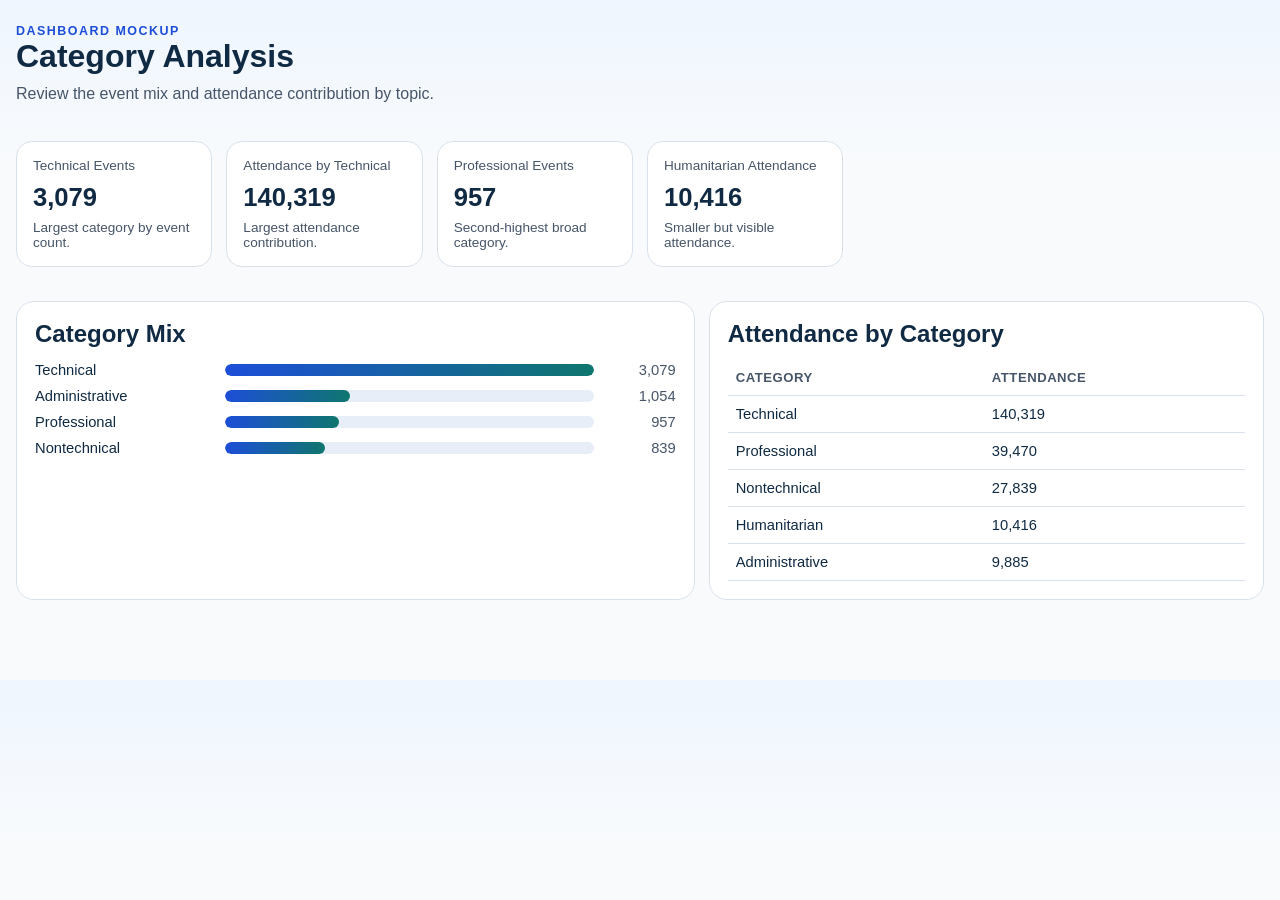
==== mockups/pages/category-analysis.html @ a6badeef "Add dashboard mockups" ====
<!doctype html><html lang="en"><head><meta charset="utf-8"><meta name="viewport" content="width=device-width, initial-scale=1"><title>Category Analysis</title><link rel="stylesheet" href="../styles.css"></head><body class="page" data-page="category-analysis.html"><main class="shell"><div class="page-header"><div><p class="eyebrow">Dashboard Mockup</p><h1>Category Analysis</h1><p class="lede">Review the event mix and attendance contribution by topic.</p></div><nav class="toolbar" data-nav></nav></div><section class="metrics"><div class="metric"><div class="label">Technical Events</div><div class="value">3,079</div><div class="meta">Largest category by event count.</div></div><div class="metric"><div class="label">Attendance by Technical</div><div class="value">140,319</div><div class="meta">Largest attendance contribution.</div></div><div class="metric"><div class="label">Professional Events</div><div class="value">957</div><div class="meta">Second-highest broad category.</div></div><div class="metric"><div class="label">Humanitarian Attendance</div><div class="value">10,416</div><div class="meta">Smaller but visible attendance.</div></div></section><section class="layout"><article class="panel"><h2>Category Mix</h2><div class="bars"><div class="bar"><span>Technical</span><div class="track"><div class="fill" style="width: 100%"></div></div><span>3,079</span></div><div class="bar"><span>Administrative</span><div class="track"><div class="fill" style="width: 34%"></div></div><span>1,054</span></div><div class="bar"><span>Professional</span><div class="track"><div class="fill" style="width: 31%"></div></div><span>957</span></div><div class="bar"><span>Nontechnical</span><div class="track"><div class="fill" style="width: 27%"></div></div><span>839</span></div></div></article><article class="panel"><h2>Attendance by Category</h2><table><thead><tr><th>Category</th><th>Attendance</th></tr></thead><tbody><tr><td>Technical</td><td>140,319</td></tr><tr><td>Professional</td><td>39,470</td></tr><tr><td>Nontechnical</td><td>27,839</td></tr><tr><td>Humanitarian</td><td>10,416</td></tr><tr><td>Administrative</td><td>9,885</td></tr></tbody></table></article></section></main><script src="../app.js"></script><script>MockupApp.renderPage(document.querySelector('[data-nav]').innerHTML);</script></body></html>
---- mockups/styles.css ----
:root {
  --navy: #102a43;
  --blue: #1d4ed8;
  --teal: #0f766e;
  --gold: #d97706;
  --red: #b91c1c;
  --slate: #475569;
  --mist: #f8fafc;
  --panel: #ffffff;
  --border: #d9e2ec;
}

* { box-sizing: border-box; }
body {
  margin: 0;
  font-family: "Segoe UI", Arial, sans-serif;
  background: linear-gradient(180deg, #eff6ff 0%, var(--mist) 24%, var(--mist) 100%);
  color: var(--navy);
}
a { color: inherit; text-decoration: none; }
.topbar, .shell { width: min(1280px, calc(100% - 32px)); margin: 0 auto; }
.topbar { display: grid; gap: 20px; padding: 32px 0 18px; }
.eyebrow { text-transform: uppercase; letter-spacing: .12em; color: var(--blue); font-size: .78rem; font-weight: 700; }
h1, h2, h3, p { margin: 0; }
.lede { color: var(--slate); margin-top: 10px; }
.nav { display: flex; flex-wrap: wrap; gap: 10px; }
.nav a, .page-card {
  border: 1px solid var(--border);
  background: rgba(255,255,255,.92);
  border-radius: 16px;
}
.nav a { padding: 10px 14px; font-size: .94rem; }
.shell { padding: 0 0 40px; display: grid; gap: 20px; }
.card { box-shadow: 0 16px 40px rgba(16, 42, 67, .08); }
.hero { display: grid; grid-template-columns: 1.5fr 1fr; gap: 20px; padding: 24px; }
.stats-grid, .grid { display: grid; gap: 14px; }
.stats-grid { grid-template-columns: repeat(2, minmax(0, 1fr)); }
.stat { background: #f8fbff; border: 1px solid var(--border); border-radius: 14px; padding: 14px; }
.stat span { display: block; color: var(--slate); font-size: .9rem; }
.stat strong { display: block; margin-top: 8px; font-size: 1.5rem; color: var(--navy); }
.grid { grid-template-columns: repeat(4, minmax(0, 1fr)); }
.page-card { padding: 18px; min-height: 128px; display: grid; align-content: start; gap: 8px; }
.page-card p { color: var(--slate); line-height: 1.5; }
.page { padding: 24px 0 40px; }
.page-header { display: flex; justify-content: space-between; gap: 16px; align-items: end; margin-bottom: 18px; }
.toolbar { display: flex; flex-wrap: wrap; gap: 10px; }
.chip {
  border: 1px solid var(--border); background: white; border-radius: 999px; padding: 8px 12px; font-size: .9rem;
}
.metrics { display: grid; grid-template-columns: repeat(6, 1fr); gap: 14px; margin-bottom: 14px; }
.metric { background: white; border: 1px solid var(--border); border-radius: 16px; padding: 16px; }
.metric .label { color: var(--slate); font-size: .85rem; }
.metric .value { font-size: 1.6rem; font-weight: 700; margin-top: 10px; }
.metric .meta { color: var(--slate); margin-top: 8px; font-size: .85rem; }
.layout { display: grid; grid-template-columns: 1.1fr .9fr; gap: 14px; }
.panel { background: white; border: 1px solid var(--border); border-radius: 18px; padding: 18px; min-height: 280px; }
.panel h2, .panel h3 { margin-bottom: 12px; }
.bars { display: grid; gap: 10px; margin-top: 14px; }
.bar { display: grid; grid-template-columns: 180px 1fr 72px; gap: 10px; align-items: center; font-size: .92rem; }
.bar span:last-child { text-align: right; color: var(--slate); }
.track { height: 12px; background: #e8eef7; border-radius: 999px; overflow: hidden; }
.fill { height: 100%; border-radius: 999px; background: linear-gradient(90deg, var(--blue), var(--teal)); }
table { width: 100%; border-collapse: collapse; font-size: .92rem; }
th, td { text-align: left; padding: 10px 8px; border-bottom: 1px solid var(--border); vertical-align: top; }
th { color: var(--slate); font-size: .82rem; text-transform: uppercase; letter-spacing: .04em; }
.footer-note { color: var(--slate); font-size: .9rem; margin-top: 10px; }
@media (max-width: 1100px) {
  .hero, .layout, .metrics, .grid { grid-template-columns: 1fr 1fr; }
  .metrics { grid-template-columns: repeat(3, 1fr); }
}
@media (max-width: 720px) {
  .hero, .layout, .metrics, .grid { grid-template-columns: 1fr; }
  .bar { grid-template-columns: 1fr; }
}
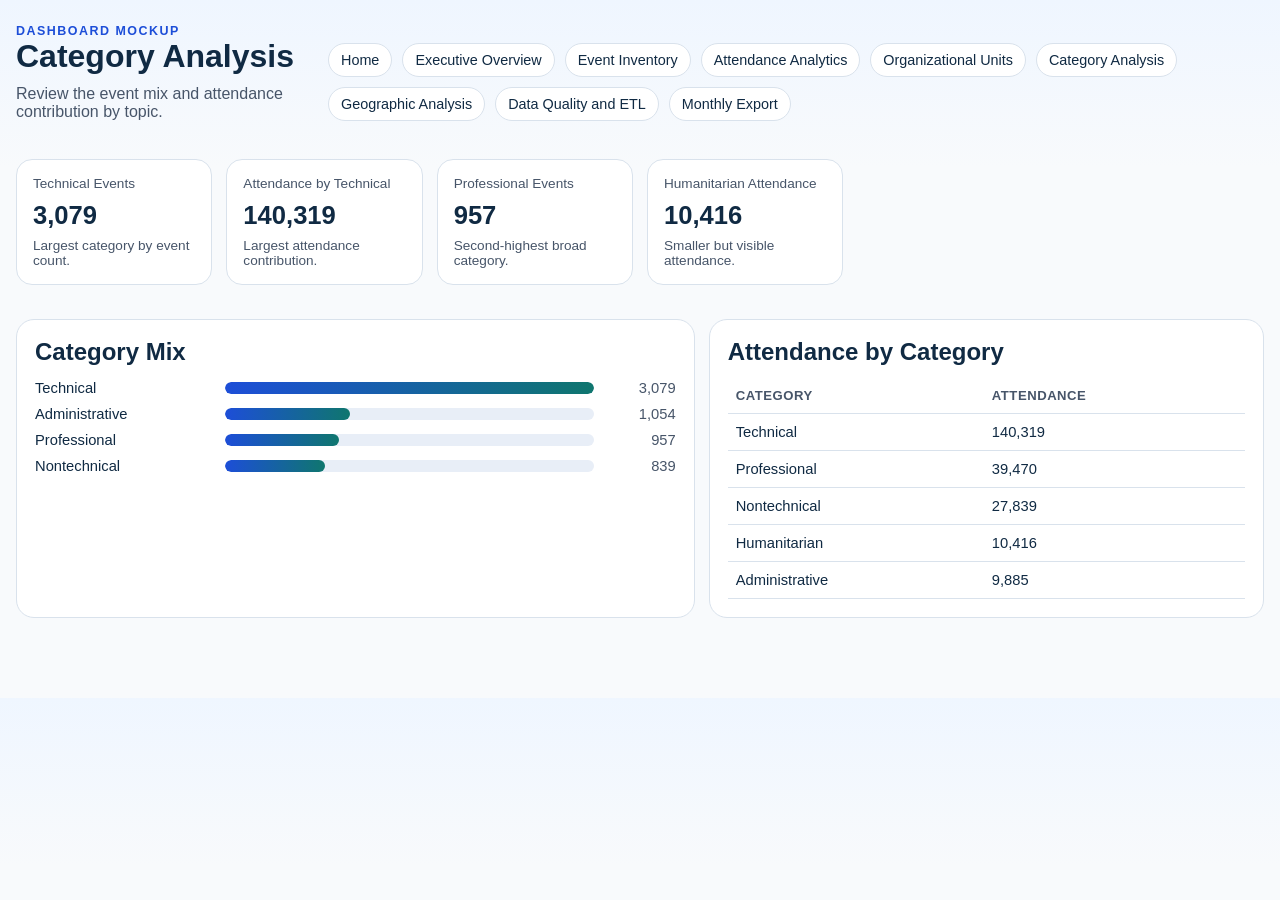
==== commit 01b810cd: "Finalize dashboard mockup review" ====
--- a/mockups/pages/category-analysis.html
+++ b/mockups/pages/category-analysis.html
@@ -1 +1 @@
-<!doctype html><html lang="en"><head><meta charset="utf-8"><meta name="viewport" content="width=device-width, initial-scale=1"><title>Category Analysis</title><link rel="stylesheet" href="../styles.css"></head><body class="page" data-page="category-analysis.html"><main class="shell"><div class="page-header"><div><p class="eyebrow">Dashboard Mockup</p><h1>Category Analysis</h1><p class="lede">Review the event mix and attendance contribution by topic.</p></div><nav class="toolbar" data-nav></nav></div><section class="metrics"><div class="metric"><div class="label">Technical Events</div><div class="value">3,079</div><div class="meta">Largest category by event count.</div></div><div class="metric"><div class="label">Attendance by Technical</div><div class="value">140,319</div><div class="meta">Largest attendance contribution.</div></div><div class="metric"><div class="label">Professional Events</div><div class="value">957</div><div class="meta">Second-highest broad category.</div></div><div class="metric"><div class="label">Humanitarian Attendance</div><div class="value">10,416</div><div class="meta">Smaller but visible attendance.</div></div></section><section class="layout"><article class="panel"><h2>Category Mix</h2><div class="bars"><div class="bar"><span>Technical</span><div class="track"><div class="fill" style="width: 100%"></div></div><span>3,079</span></div><div class="bar"><span>Administrative</span><div class="track"><div class="fill" style="width: 34%"></div></div><span>1,054</span></div><div class="bar"><span>Professional</span><div class="track"><div class="fill" style="width: 31%"></div></div><span>957</span></div><div class="bar"><span>Nontechnical</span><div class="track"><div class="fill" style="width: 27%"></div></div><span>839</span></div></div></article><article class="panel"><h2>Attendance by Category</h2><table><thead><tr><th>Category</th><th>Attendance</th></tr></thead><tbody><tr><td>Technical</td><td>140,319</td></tr><tr><td>Professional</td><td>39,470</td></tr><tr><td>Nontechnical</td><td>27,839</td></tr><tr><td>Humanitarian</td><td>10,416</td></tr><tr><td>Administrative</td><td>9,885</td></tr></tbody></table></article></section></main><script src="../app.js"></script><script>MockupApp.renderPage(document.querySelector('[data-nav]').innerHTML);</script></body></html>
+<!doctype html><html lang="en"><head><meta charset="utf-8"><meta name="viewport" content="width=device-width, initial-scale=1"><title>Category Analysis</title><link rel="stylesheet" href="../styles.css"></head><body class="page" data-page="category-analysis.html"><main class="shell"><div class="page-header"><div><p class="eyebrow">Dashboard Mockup</p><h1>Category Analysis</h1><p class="lede">Review the event mix and attendance contribution by topic.</p></div><nav class="toolbar" data-nav></nav></div><section class="metrics"><div class="metric"><div class="label">Technical Events</div><div class="value">3,079</div><div class="meta">Largest category by event count.</div></div><div class="metric"><div class="label">Attendance by Technical</div><div class="value">140,319</div><div class="meta">Largest attendance contribution.</div></div><div class="metric"><div class="label">Professional Events</div><div class="value">957</div><div class="meta">Second-highest broad category.</div></div><div class="metric"><div class="label">Humanitarian Attendance</div><div class="value">10,416</div><div class="meta">Smaller but visible attendance.</div></div></section><section class="layout"><article class="panel"><h2>Category Mix</h2><div class="bars"><div class="bar"><span>Technical</span><div class="track"><div class="fill" style="width: 100%"></div></div><span>3,079</span></div><div class="bar"><span>Administrative</span><div class="track"><div class="fill" style="width: 34%"></div></div><span>1,054</span></div><div class="bar"><span>Professional</span><div class="track"><div class="fill" style="width: 31%"></div></div><span>957</span></div><div class="bar"><span>Nontechnical</span><div class="track"><div class="fill" style="width: 27%"></div></div><span>839</span></div></div></article><article class="panel"><h2>Attendance by Category</h2><table><thead><tr><th>Category</th><th>Attendance</th></tr></thead><tbody><tr><td>Technical</td><td>140,319</td></tr><tr><td>Professional</td><td>39,470</td></tr><tr><td>Nontechnical</td><td>27,839</td></tr><tr><td>Humanitarian</td><td>10,416</td></tr><tr><td>Administrative</td><td>9,885</td></tr></tbody></table></article></section></main><script src="../app.js"></script><script>MockupApp.renderPage(`<a class="chip" href="../index.html">Home</a><a class="chip" href="executive-overview.html">Executive Overview</a><a class="chip" href="event-inventory.html">Event Inventory</a><a class="chip" href="attendance-analytics.html">Attendance Analytics</a><a class="chip" href="organizational-units.html">Organizational Units</a><a class="chip active" href="category-analysis.html">Category Analysis</a><a class="chip" href="geographic-analysis.html">Geographic Analysis</a><a class="chip" href="data-quality-etl.html">Data Quality and ETL</a><a class="chip" href="monthly-export.html">Monthly Export</a>`);</script></body></html>
